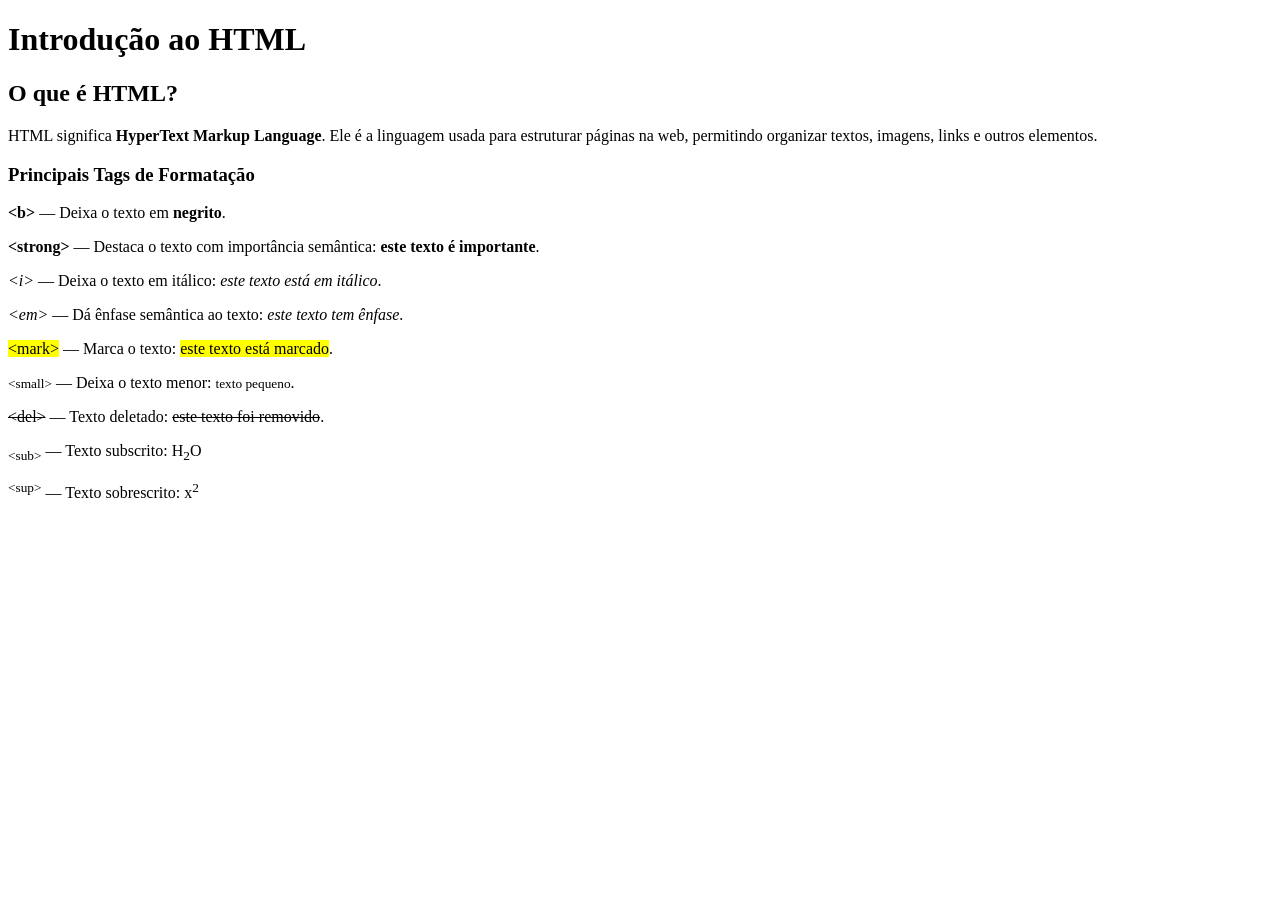
==== index.html @ 15e231e1 "Principais Tags de Formatação html" ====
<!DOCTYPE html>
<html lang="pt-BR">
<head>
  <meta charset="UTF-8">
  <title>Introdução ao HTML</title>
</head>
<body>

  <h1>Introdução ao HTML</h1>

  <h2>O que é HTML?</h2>
  <p>
    HTML significa <strong>HyperText Markup Language</strong>. 
    Ele é a linguagem usada para estruturar páginas na web,
    permitindo organizar textos, imagens, links e outros elementos.
  </p>

  <h3>Principais Tags de Formatação</h3>

  
  <p>
    <b>&lt;b&gt;</b> — Deixa o texto em <b>negrito</b>.
  </p>

  <p>
    <strong>&lt;strong&gt;</strong> — Destaca o texto com importância semântica:
    <strong>este texto é importante</strong>.
  </p>

  <p>
    <i>&lt;i&gt;</i> — Deixa o texto em itálico:
    <i>este texto está em itálico</i>.
  </p>

  <p>
    <em>&lt;em&gt;</em> — Dá ênfase semântica ao texto:
    <em>este texto tem ênfase</em>.
  </p>

  <p>
    <mark>&lt;mark&gt;</mark> — Marca o texto:
    <mark>este texto está marcado</mark>.
  </p>

  <p>
    <small>&lt;small&gt;</small> — Deixa o texto menor:
    <small>texto pequeno</small>.
  </p>

  <p>
    <del>&lt;del&gt;</del> — Texto deletado:
    <del>este texto foi removido</del>.
  </p>

  <p>
    <sub>&lt;sub&gt;</sub> — Texto subscrito:
    H<sub>2</sub>O
  </p>

  <p>
    <sup>&lt;sup&gt;</sup> — Texto sobrescrito:
    x<sup>2</sup>
  </p>

</body>
</html>
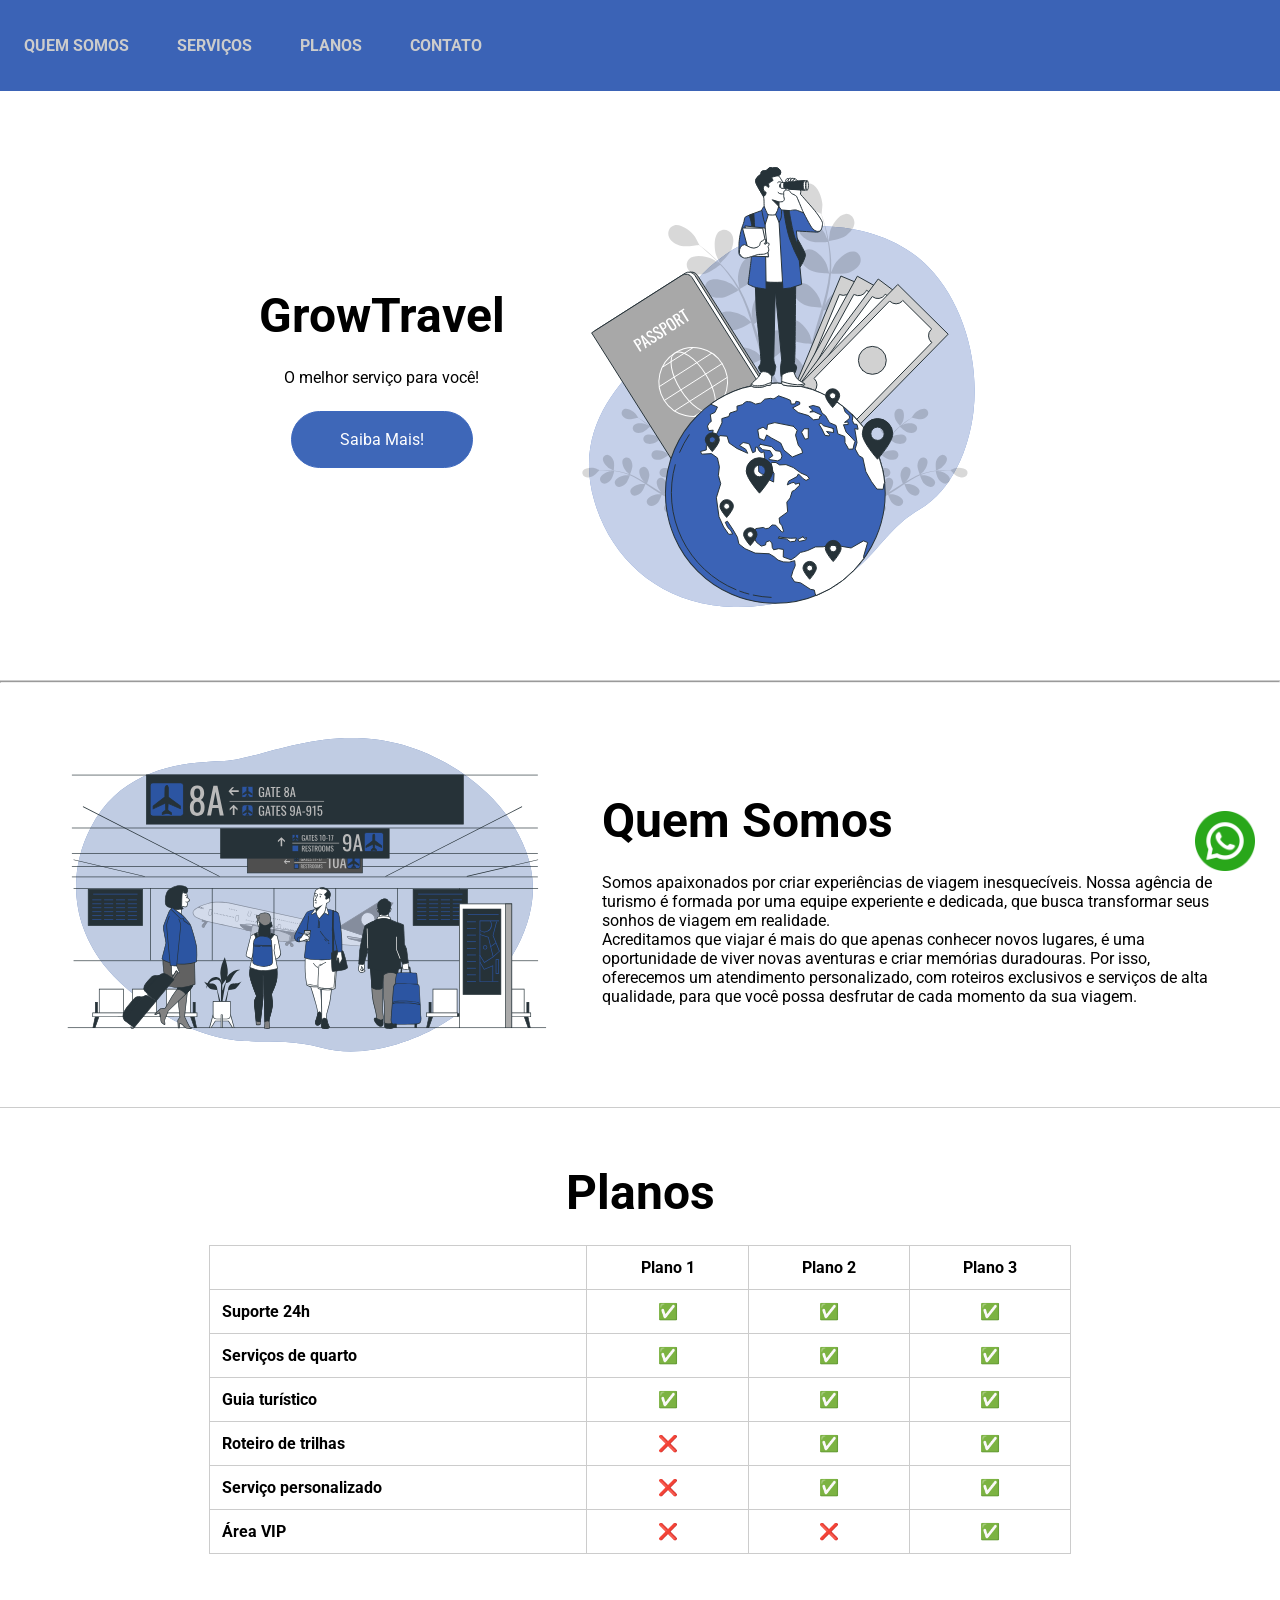
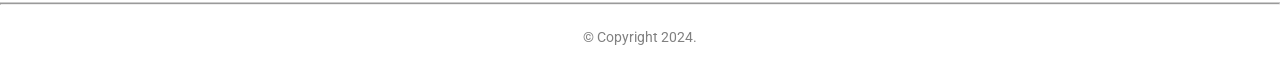
==== commit fdfb14ed: "git pages" ====
--- a/index.html
+++ b/index.html
@@ -1,66 +1,133 @@
-<!DOCTYPE html>
-<html lang="pt-BR">
-<head>
-  <meta charset="UTF-8">
-  <title>Introdução ao HTML</title>
-</head>
-<body>
-
-  <h1>Introdução ao HTML</h1>
-
-  <h2>O que é HTML?</h2>
-  <p>
-    HTML significa <strong>HyperText Markup Language</strong>. 
-    Ele é a linguagem usada para estruturar páginas na web,
-    permitindo organizar textos, imagens, links e outros elementos.
-  </p>
-
-  <h3>Principais Tags de Formatação</h3>
-
-  
-  <p>
-    <b>&lt;b&gt;</b> — Deixa o texto em <b>negrito</b>.
-  </p>
-
-  <p>
-    <strong>&lt;strong&gt;</strong> — Destaca o texto com importância semântica:
-    <strong>este texto é importante</strong>.
-  </p>
-
-  <p>
-    <i>&lt;i&gt;</i> — Deixa o texto em itálico:
-    <i>este texto está em itálico</i>.
-  </p>
-
-  <p>
-    <em>&lt;em&gt;</em> — Dá ênfase semântica ao texto:
-    <em>este texto tem ênfase</em>.
-  </p>
-
-  <p>
-    <mark>&lt;mark&gt;</mark> — Marca o texto:
-    <mark>este texto está marcado</mark>.
-  </p>
-
-  <p>
-    <small>&lt;small&gt;</small> — Deixa o texto menor:
-    <small>texto pequeno</small>.
-  </p>
-
-  <p>
-    <del>&lt;del&gt;</del> — Texto deletado:
-    <del>este texto foi removido</del>.
-  </p>
-
-  <p>
-    <sub>&lt;sub&gt;</sub> — Texto subscrito:
-    H<sub>2</sub>O
-  </p>
-
-  <p>
-    <sup>&lt;sup&gt;</sup> — Texto sobrescrito:
-    x<sup>2</sup>
-  </p>
-
-</body>
-</html>
+<!DOCTYPE html>
+<html lang="pt-BR">
+<head>
+    <meta charset="UTF-8">
+    <meta name="viewport" content="width=device-width, initial-scale=1.0">
+    <link rel="stylesheet" href="style.css">
+    <title>Turismo</title>
+</head>
+<body>
+    <header>
+        <nav class="menu">
+            <ul>
+                <li>
+                    <a href="#quem-somos">Quem Somos</a>
+                </li>
+                <li>
+                    <a href="#">Serviços</a>
+                </li>
+                <li>
+                    <a href="#planos">Planos</a>
+                </li>
+                <li>
+                    <a href="#">Contato</a>
+                </li>
+            </ul>
+        </nav>
+    </header>
+    
+    <main>
+        <section id="pagina-inicial">
+            <img src="./images/home.svg" alt="Buscar viagens pelo mundo">
+            <div>
+                <h2>GrowTravel</h2>
+                <p>O melhor serviço para você!</p>
+                <button class="botao-padrao">Saiba Mais!</button>
+            </div>        
+        </section>
+        
+        <hr>
+        
+        <section id="quem-somos">
+            <img src="./images/aeroporto.svg" alt="Aeroporto">
+
+            <div>
+                <h2>Quem Somos</h2>
+                <p>
+                    Somos apaixonados por criar experiências de viagem inesquecíveis. Nossa agência de turismo é formada
+                    por
+                    uma equipe
+                    experiente e dedicada, que busca transformar seus sonhos de viagem em realidade.
+                </p>
+                <p>
+                    Acreditamos que viajar é mais do que
+                    apenas conhecer novos lugares, é uma oportunidade de viver novas aventuras e criar memórias
+                    duradouras.
+                    Por isso,
+                    oferecemos um atendimento personalizado, com roteiros exclusivos e serviços de alta qualidade, para
+                    que
+                    você possa
+                    desfrutar de cada momento da sua viagem.
+                </p>
+            </div>
+        </section>
+
+        <section id="planos">
+            <h2>Planos</h2>
+
+            <div id="container-tabela">
+                <table>
+                    <thead>
+                        <tr>
+                            <th></th>
+                            <th>Plano 1</th>
+                            <th>Plano 2</th>
+                            <th>Plano 3</th>
+                        </tr>
+                    </thead>
+                    <tbody>
+                        <tr>
+                            <th>Suporte 24h</th>
+                            <td>✅</td>
+                            <td>✅</td>
+                            <td>✅</td>
+                        </tr>
+                        <tr>
+                            <th>Serviços de quarto</th>
+                            <td>✅</td>
+                            <td>✅</td>
+                            <td>✅</td>
+                        </tr>
+                        <tr>
+                            <th>Guia turístico</th>
+                            <td>✅</td>
+                            <td>✅</td>
+                            <td>✅</td>
+                        </tr>
+                        <tr>
+                            <th>Roteiro de trilhas</th>
+                            <td>❌</td>
+                            <td>✅</td>
+                            <td>✅</td>
+                        </tr>
+                        <tr>
+                            <th>Serviço personalizado</th>
+                            <td>❌</td>
+                            <td>✅</td>
+                            <td>✅</td>
+                        </tr>
+                        <tr>
+                            <th>Área VIP</th>
+                            <td>❌</td>
+                            <td>❌</td>
+                            <td>✅</td>
+                        </tr>
+                    </tbody>
+                </table>
+            </div>
+        </section>
+
+        <hr>
+    </main>
+
+    <footer>
+        <p>&copy; Copyright 2024.</p>
+    </footer>
+
+    <a href="https://wa.link/kdf866" title="Entre em contato" target="_blank"
+        id="botao-flutuante">
+        <img src="./images/social.png" alt="Icone Whatsapp">
+    </a>
+
+</body>
+</html>
--- a/style.css
+++ b/style.css
@@ -0,0 +1,310 @@
+@import url('https://fonts.googleapis.com/css2?family=Roboto:ital,wght@0,100..900;1,100..900&display=swap');
+
+* {
+    font-family: "Roboto", sans-serif;
+    margin: 0;
+    padding: 0;
+}
+
+/* APLICANDO RESPONSIVIDADE */
+header {
+    background-color: #3f69c4;
+    padding: 24px;
+}
+
+header {
+    background-color: #3b63b6;
+    padding: 24px;
+}
+
+nav.menu li {
+    list-style-type: none;
+    margin: 12px 0;
+}
+
+nav.menu li > a {
+    text-decoration: none;
+    color: white;
+    text-transform: uppercase;
+    font-weight: bold;
+}
+
+h2 {
+    font-size: 48px;
+    margin: 8px 0 24px 0;
+}
+
+section {
+    text-align: center;
+    padding: 48px 24px;
+    border-bottom: 1px solid #cccccc;
+}
+
+button.botao-padrao {
+    padding: 18px 48px;
+    border-radius: 48px;
+    border: 1px solid #3d68be;
+    background-color: #3e67b8;
+    font-size: 16px;
+    color: white;
+    margin: 24px 0;
+}
+
+section#quem-somos > div > p {
+    text-align: left;
+}
+
+div#container-tabela {
+    overflow-x: scroll;
+}
+
+table {
+    min-width: 450px;
+}
+
+table, td, th {
+    border: 1px solid #cccccc;
+    border-collapse: collapse;
+    margin: 0 auto;
+}
+
+th, td {
+    padding: 12px;
+}
+
+tbody th {
+    text-align: left;
+}
+
+a#botao-flutuante {
+    position: fixed;
+    right: 25px;
+    bottom: 25px;
+}
+
+a#botao-flutuante > img {
+    width: 60px;
+}
+
+footer {
+    padding: 24px;
+}
+
+footer > p {
+    text-align: center;
+    font-size: 14px;
+    color: grey;
+}
+
+@media screen and (min-width: 768px) {
+    nav.menu > ul {
+        display: flex;
+        gap: 48px;
+    }
+
+    div#container-tabela {
+        width: 100%;
+        overflow: hidden;
+    }
+
+    table {
+        width: 70%;
+    }
+}
+
+@media screen and (min-width: 768px) and (max-width: 991px) {
+    section img {
+        width: 70%;
+    }
+
+    section#quem-somos > div {
+        padding: 0 24px;
+    }
+}
+
+@media screen and (min-width: 992px) {
+    nav.menu li > a {
+        color: #cccccc;
+    }
+
+    nav.menu li > a:hover {
+        color: white;
+        text-decoration: underline;
+    }
+
+    img {
+        width: 40%;
+    }
+
+    button.botao-padrao:hover {
+        cursor: pointer;
+        font-weight: bold;
+    }
+
+    section {
+        display: flex;
+        justify-content: center;
+        align-items: center;
+    }
+
+    section#pagina-inicial {
+        flex-direction: row-reverse;
+        gap: 24px;
+    }
+
+    section#quem-somos {
+        gap: 48px;
+        text-align: left;
+    }
+
+    section#quem-somos > div {
+        width: 50%;
+    }
+
+    section#planos {
+        flex-direction: column;
+    }
+
+
+}
+
+
+
+
+/* Exercícios   */
+
+
+/* nav.menu {
+    text-align: center;
+}
+
+nav.menu > ul {
+    display: flex;
+    gap: 48px;
+}
+
+nav.menu li {
+    list-style-type: none;
+}
+
+nav.menu li > a {
+    text-decoration: none;
+    color: #cccccc;
+    text-transform: uppercase;
+    font-weight: bold;
+}
+
+nav.menu li > a:hover {
+    text-decoration: underline;
+    color: white;
+} */
+
+/* header > p {
+    display: inline-block;
+    margin: 24px;
+    text-transform: uppercase;
+    color: white;
+    font-weight: bold;
+} */
+
+/* section {
+    text-align: center;
+    padding: 48px;
+}
+
+img {
+    width: 400px;
+}
+
+h2 {
+    font-size: 48px;
+    margin: 12px 0;
+}
+
+hr {
+    border: 1px solid #b6b5b5;
+}
+
+section {
+    display: flex;
+    justify-content: center;
+    align-items: center;
+}
+
+section#pagina-inicial {
+    flex-direction: row-reverse;
+    }
+
+section#quem-somos {
+    gap: 48px;
+}
+
+section#planos {
+    flex-direction: column;
+}
+
+section#quem-somos > div {
+    text-align: left;
+    width: 60%;
+}
+
+section#quem-somos > img {
+    width: 40%;
+}
+
+button.botao-padrao {
+    padding: 18px 48px;
+    border-radius: 48px;
+    border: 1px solid #3c63b5;
+    background-color: #3c63b5;
+    color: white;
+    margin-top: 24px;
+    font-size: 16px;
+}
+
+button.botao-padrao:hover {
+    cursor: pointer;
+    font-weight: bolder;
+}
+
+table {
+    width: 70%;
+}
+
+table, td, th {
+    border: 1px solid #c0bdbd;
+    border-collapse: collapse;
+}
+
+td, th {
+    padding: 12px;
+}
+
+
+section#planos {
+    padding: 48px 0;
+}
+
+
+footer {
+    padding: 36px;
+}
+
+footer > p {
+    color: grey;
+    text-align: center;
+    font-size: 14px;
+}
+
+
+a#botao-flutuante {
+    position: fixed;
+    right: 25px;
+    bottom: 25px;
+}
+
+a#botao-flutuante > img {
+    width: 60px;
+} */
+
+
